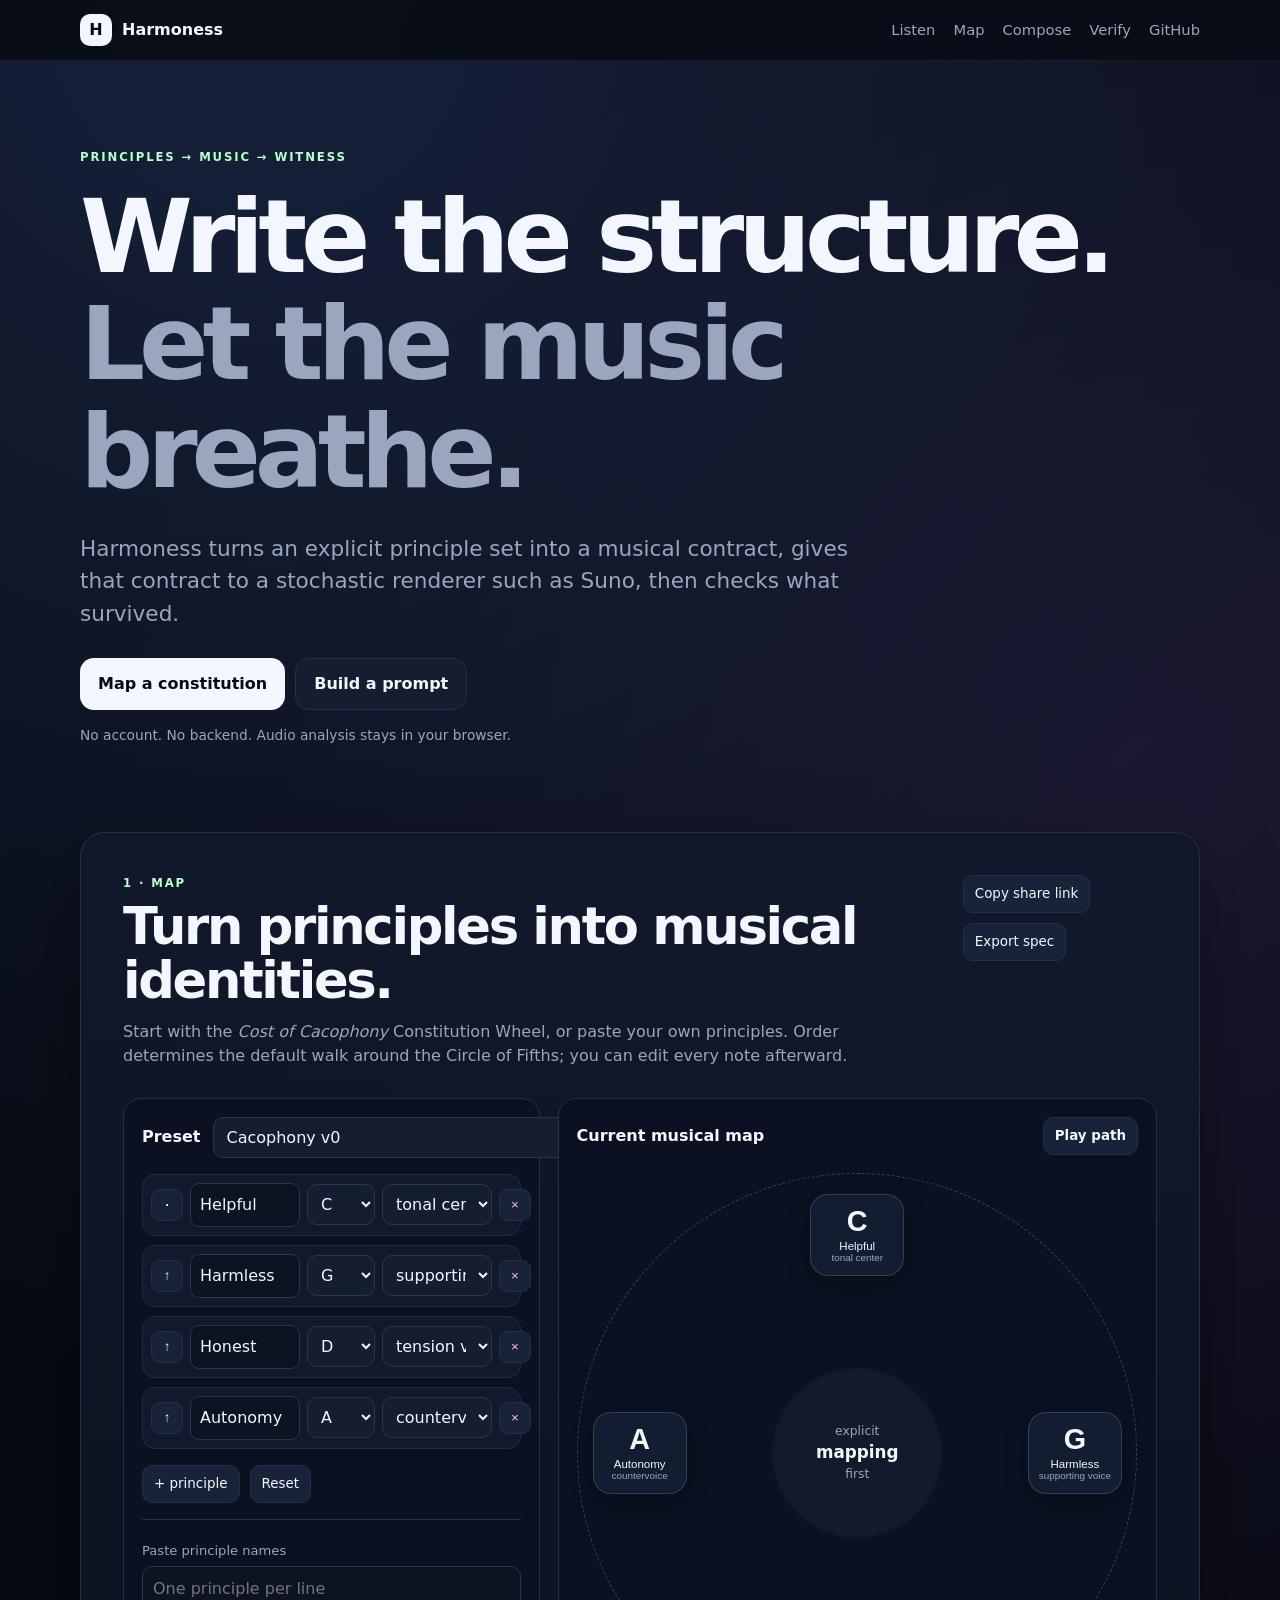
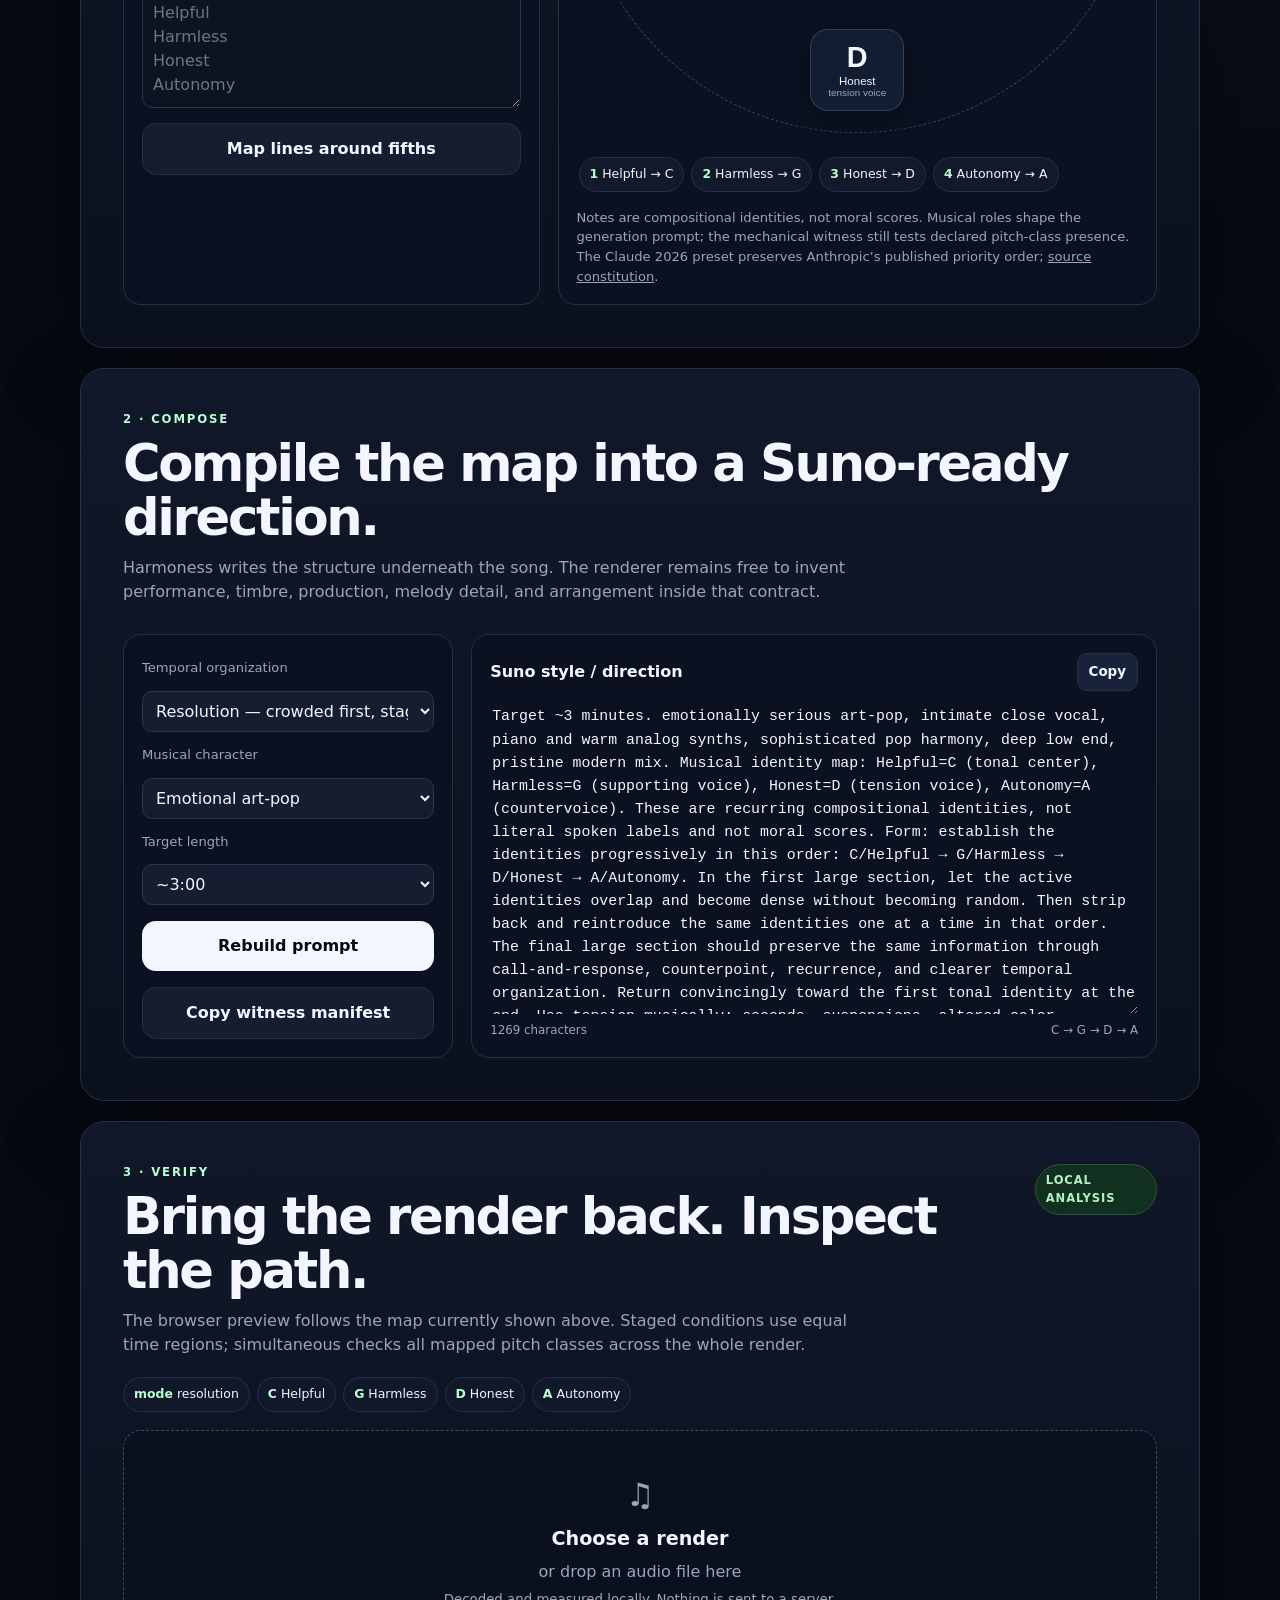
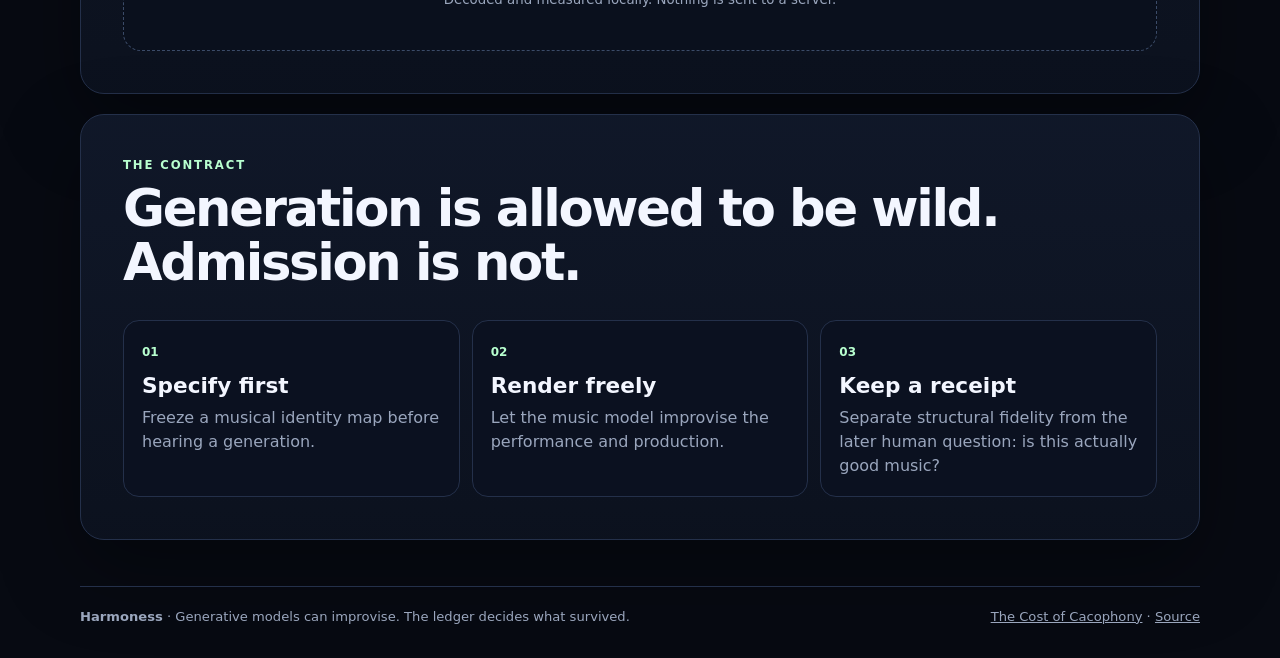
==== site/experiment.html @ c5e323bc "Build listener-first take comparison and audio inspection workbench" ====
<!doctype html>
<html lang="en">
<head>
  <meta charset="utf-8">
  <meta name="viewport" content="width=device-width,initial-scale=1,viewport-fit=cover">
  <meta name="theme-color" content="#070a12">
  <meta name="description" content="Harmoness maps explicit principle structures into music prompts and deterministic audio witnesses.">
  <title>Harmoness — constitution to music</title>
  <link rel="icon" href="./icon.svg" type="image/svg+xml">
  <link rel="manifest" href="./manifest.webmanifest">
  <link rel="stylesheet" href="./styles.css">
</head>
<body>
  <header class="topbar">
    <a class="brand" href="#top" aria-label="Harmoness home">
      <span class="brand-mark">H</span><span>Harmoness</span>
    </a>
    <nav>
      <a href="./">Listen</a>
      <a href="#workbench">Map</a>
      <a href="#compose">Compose</a>
      <a href="#verify">Verify</a>
      <a href="https://github.com/PaulTiffany/harmoness">GitHub</a>
    </nav>
  </header>

  <main id="top">
    <section class="hero">
      <div class="eyebrow">PRINCIPLES → MUSIC → WITNESS</div>
      <h1>Write the structure.<br><em>Let the music breathe.</em></h1>
      <p class="lede">Harmoness turns an explicit principle set into a musical contract, gives that contract to a stochastic renderer such as Suno, then checks what survived.</p>
      <div class="hero-actions">
        <a class="button primary" href="#workbench">Map a constitution</a>
        <a class="button ghost" href="#compose">Build a prompt</a>
      </div>
      <p class="privacy">No account. No backend. Audio analysis stays in your browser.</p>
    </section>

    <section id="workbench" class="panel">
      <div class="section-heading">
        <div>
          <div class="eyebrow">1 · MAP</div>
          <h2>Turn principles into musical identities.</h2>
          <p class="section-copy">Start with the <i>Cost of Cacophony</i> Constitution Wheel, or paste your own principles. Order determines the default walk around the Circle of Fifths; you can edit every note afterward.</p>
        </div>
        <div class="heading-actions">
          <button class="small-button" id="share-map" type="button">Copy share link</button>
          <button class="small-button" id="export-spec" type="button">Export spec</button>
        </div>
      </div>

      <div class="workbench-grid">
        <div class="editor-card">
          <div class="editor-toolbar">
            <label for="preset">Preset</label>
            <select id="preset">
              <option value="cacophony" selected>Cacophony v0</option>
              <option value="claude2026">Claude Constitution 2026 — priority order</option>
              <option value="blank">Blank four-principle map</option>
            </select>
          </div>

          <div id="principle-editor" class="principle-editor" aria-live="polite"></div>

          <div class="editor-buttons">
            <button class="small-button" id="add-principle" type="button">+ principle</button>
            <button class="small-button" id="reset-map" type="button">Reset</button>
          </div>

          <div class="paste-box">
            <label for="principle-lines">Paste principle names</label>
            <textarea id="principle-lines" rows="5" placeholder="One principle per line&#10;Helpful&#10;Harmless&#10;Honest&#10;Autonomy"></textarea>
            <button class="button ghost full" id="apply-lines" type="button">Map lines around fifths</button>
          </div>
        </div>

        <div class="map-card">
          <div class="map-toolbar">
            <span>Current musical map</span>
            <button id="play-current-map" class="small-button" type="button">Play path</button>
          </div>
          <div id="dynamic-wheel" class="dynamic-wheel" role="group" aria-label="Current musical map">
            <div class="wheel-center"><span>explicit</span><strong>mapping</strong><span>first</span></div>
          </div>
          <div id="mapping-strip" class="mapping-strip"></div>
          <p class="caption">Notes are compositional identities, not moral scores. Musical roles shape the generation prompt; the mechanical witness still tests declared pitch-class presence. The Claude 2026 preset preserves Anthropic’s published priority order; <a href="https://www.anthropic.com/constitution">source constitution</a>.</p>
        </div>
      </div>
    </section>

    <section id="compose" class="panel">
      <div class="section-heading">
        <div>
          <div class="eyebrow">2 · COMPOSE</div>
          <h2>Compile the map into a Suno-ready direction.</h2>
          <p class="section-copy">Harmoness writes the structure underneath the song. The renderer remains free to invent performance, timbre, production, melody detail, and arrangement inside that contract.</p>
        </div>
      </div>

      <div class="compose-grid">
        <div class="controls">
          <label for="condition">Temporal organization</label>
          <select id="condition">
            <option value="resolution" selected>Resolution — crowded first, staged later</option>
            <option value="staged">Staged — one identity at a time</option>
            <option value="simultaneous">Simultaneous — identities together</option>
            <option value="reverse">Reverse-order control</option>
          </select>

          <label for="mood">Musical character</label>
          <select id="mood">
            <option value="artpop" selected>Emotional art-pop</option>
            <option value="ambient">Environmental / ambient</option>
            <option value="synthpop">Cinematic synth-pop</option>
            <option value="vocal">A cappella / vocal counterpoint</option>
            <option value="tape">Tape-loop solo artist</option>
          </select>

          <label for="duration">Target length</label>
          <select id="duration">
            <option value="150">~2:30</option>
            <option value="180" selected>~3:00</option>
            <option value="210">~3:30</option>
          </select>

          <button id="generate-prompt" class="button primary full" type="button">Rebuild prompt</button>
          <button id="copy-manifest" class="button ghost full" type="button">Copy witness manifest</button>
        </div>

        <div class="prompt-card">
          <div class="prompt-toolbar">
            <span>Suno style / direction</span>
            <button id="copy-prompt" class="small-button" type="button">Copy</button>
          </div>
          <textarea id="prompt-output" spellcheck="false" aria-label="Generated Suno prompt"></textarea>
          <div class="prompt-foot">
            <span id="prompt-count">0 characters</span>
            <span id="prompt-path">—</span>
          </div>
        </div>
      </div>
    </section>

    <section id="verify" class="panel">
      <div class="section-heading">
        <div>
          <div class="eyebrow">3 · VERIFY</div>
          <h2>Bring the render back. Inspect the path.</h2>
          <p class="section-copy">The browser preview follows the map currently shown above. Staged conditions use equal time regions; simultaneous checks all mapped pitch classes across the whole render.</p>
        </div>
        <span class="local-badge">LOCAL ANALYSIS</span>
      </div>

      <div class="verify-contract" id="verify-contract"></div>

      <label class="dropzone" id="dropzone" for="audio-file">
        <input id="audio-file" type="file" accept="audio/*">
        <span class="drop-icon">♫</span>
        <strong>Choose a render</strong>
        <span>or drop an audio file here</span>
        <small>Decoded and measured locally. Nothing is sent to a server.</small>
      </label>

      <div id="analysis" class="analysis hidden" aria-live="polite">
        <div class="verdict-row">
          <div>
            <div class="eyebrow">BROWSER WITNESS PREVIEW</div>
            <h3 id="verdict-title">Analyzing…</h3>
            <p id="file-meta"></p>
          </div>
          <div id="verdict-chip" class="verdict pending">…</div>
        </div>

        <div class="metrics">
          <div class="metric"><span>Duration</span><strong id="duration-value">—</strong></div>
          <div class="metric"><span>Silence</span><strong id="silence-value">—</strong></div>
          <div class="metric"><span>Expected path</span><strong id="path-value">—</strong></div>
        </div>

        <div class="section-results" id="section-results"></div>

        <div class="receipt-actions">
          <button id="download-receipt" class="button ghost" type="button" disabled>Download browser receipt</button>
          <a class="button ghost" href="https://github.com/PaulTiffany/harmoness/tree/main/experiments/001-constitution-wheel">Experiment protocol</a>
        </div>

        <p class="caveat">This Pages check is a deterministic public preview, not an aesthetic score. Repository CI remains the canonical v0 witness for committed PCM WAV artifacts.</p>
      </div>
    </section>

    <section class="panel explanation">
      <div class="section-heading">
        <div>
          <div class="eyebrow">THE CONTRACT</div>
          <h2>Generation is allowed to be wild. Admission is not.</h2>
        </div>
      </div>
      <div class="three-up">
        <article><span>01</span><h3>Specify first</h3><p>Freeze a musical identity map before hearing a generation.</p></article>
        <article><span>02</span><h3>Render freely</h3><p>Let the music model improvise the performance and production.</p></article>
        <article><span>03</span><h3>Keep a receipt</h3><p>Separate structural fidelity from the later human question: is this actually good music?</p></article>
      </div>
    </section>
  </main>

  <footer>
    <div><strong>Harmoness</strong> · Generative models can improvise. The ledger decides what survived.</div>
    <div><a href="https://github.com/PaulTiffany/cost">The Cost of Cacophony</a> · <a href="https://github.com/PaulTiffany/harmoness">Source</a></div>
  </footer>

  <div id="toast" class="toast" role="status" aria-live="polite"></div>
  <script src="./app.js"></script>
</body>
</html>
---- site/styles.css ----
:root{
  --bg:#070a12;--panel:#0d1220;--text:#f3f6ff;--muted:#9aa6bd;--line:#24304a;
  --accent:#b8ffcf;--hot:#ffcf70;--danger:#ff8e9e;--ok:#aef3c2;--radius:24px;
  --shadow:0 28px 80px rgba(0,0,0,.35)
}
*{box-sizing:border-box}html{scroll-behavior:smooth}body{margin:0;background:
radial-gradient(circle at 20% 0%,#16213a 0,transparent 35%),
radial-gradient(circle at 90% 20%,#1b1730 0,transparent 32%),var(--bg);
color:var(--text);font-family:Inter,ui-sans-serif,system-ui,-apple-system,BlinkMacSystemFont,"Segoe UI",sans-serif;line-height:1.5}
a{color:inherit}.topbar{position:sticky;top:0;z-index:20;display:flex;justify-content:space-between;align-items:center;padding:14px max(20px,calc((100vw - 1120px)/2));background:rgba(7,10,18,.8);backdrop-filter:blur(18px);border-bottom:1px solid rgba(255,255,255,.06)}
.brand{display:flex;gap:10px;align-items:center;text-decoration:none;font-weight:780}.brand-mark{display:grid;place-items:center;width:32px;height:32px;border-radius:10px;background:var(--text);color:var(--bg);font-weight:900}
nav{display:flex;gap:18px}nav a{text-decoration:none;color:var(--muted);font-size:.92rem}nav a:hover{color:var(--text)}
main{width:min(1120px,calc(100% - 32px));margin:auto}.hero{padding:88px 0 52px}.eyebrow{font-size:.73rem;letter-spacing:.16em;font-weight:800;color:var(--accent);text-transform:uppercase}
h1,h2,h3{line-height:1.05;margin:0}h1{font-size:clamp(3rem,8vw,6.8rem);max-width:1050px;letter-spacing:-.06em;margin-top:16px}h1 em{font-style:normal;color:var(--muted)}
h2{font-size:clamp(2rem,4vw,3.5rem);letter-spacing:-.045em}.lede{font-size:clamp(1.05rem,2vw,1.35rem);max-width:800px;color:var(--muted);margin:28px 0}.section-copy{color:var(--muted);max-width:760px;margin:12px 0 0}
.hero-actions,.heading-actions,.editor-buttons,.receipt-actions{display:flex;gap:10px;flex-wrap:wrap}.privacy{color:var(--muted);font-size:.86rem;margin-top:15px}
.button,.small-button{border:0;font:inherit;cursor:pointer;text-decoration:none;display:inline-flex;align-items:center;justify-content:center;transition:.15s}.button{padding:13px 18px;border-radius:14px;font-weight:760}.button.primary{background:var(--text);color:var(--bg)}.button.ghost{background:#151d30;color:var(--text);border:1px solid var(--line)}.button.full{width:100%;margin-top:8px}
.small-button{background:#182238;color:var(--text);padding:8px 11px;border-radius:10px;font-size:.84rem;border:1px solid var(--line)}.button:hover,.small-button:hover{transform:translateY(-1px)}
.panel{background:linear-gradient(180deg,rgba(17,25,43,.9),rgba(12,18,31,.94));border:1px solid var(--line);border-radius:var(--radius);box-shadow:var(--shadow);padding:clamp(22px,4vw,42px);margin:20px 0}.section-heading{display:flex;justify-content:space-between;gap:20px;align-items:flex-start;margin-bottom:30px}.section-heading h2{margin-top:8px}
.workbench-grid{display:grid;grid-template-columns:minmax(300px,.82fr) minmax(0,1.18fr);gap:18px}.editor-card,.map-card,.controls,.prompt-card{background:#0b1120;border:1px solid var(--line);border-radius:18px;padding:18px}
.editor-toolbar,.map-toolbar,.prompt-toolbar,.prompt-foot{display:flex;justify-content:space-between;gap:12px;align-items:center}.editor-toolbar label,.map-toolbar,.prompt-toolbar{font-weight:760}.editor-toolbar select,.controls select,.row-note,.row-role{background:#151e31;color:var(--text);border:1px solid #293650;border-radius:10px;padding:9px;font:inherit}
.principle-editor{display:flex;flex-direction:column;gap:9px;margin:16px 0}.principle-row{display:grid;grid-template-columns:32px minmax(110px,1fr) 68px minmax(110px,.8fr) 32px;gap:7px;align-items:center;background:#11192a;border:1px solid #202c43;border-radius:13px;padding:8px}.principle-row input{min-width:0;background:#0c1321;color:var(--text);border:1px solid #293650;border-radius:9px;padding:9px;font:inherit}.row-order,.row-remove{width:32px;height:32px;border-radius:9px;border:1px solid var(--line);background:#182238;color:var(--text);cursor:pointer}.row-order{font-weight:900}.row-remove{color:#ffc2cb}.row-role{min-width:0}
.paste-box{border-top:1px solid var(--line);margin-top:16px;padding-top:16px}.paste-box label,.controls label{display:block;font-size:.82rem;color:var(--muted);margin:5px 0}.paste-box textarea{width:100%;resize:vertical;background:#0c1321;color:var(--text);border:1px solid #293650;border-radius:10px;padding:10px;font:inherit}
.dynamic-wheel{position:relative;width:min(560px,100%);aspect-ratio:1;margin:18px auto;border:1px dashed #354461;border-radius:50%;background:radial-gradient(circle,#121a2c 0 21%,transparent 22% 100%)}.wheel-center{position:absolute;inset:37%;display:flex;flex-direction:column;align-items:center;justify-content:center;text-align:center;color:var(--muted);font-size:.77rem}.wheel-center strong{font-size:1.05rem;color:var(--text)}
.wheel-node{position:absolute;width:94px;min-height:82px;transform:translate(-50%,-50%);border:1px solid rgba(255,255,255,.15);background:#131d31;color:var(--text);border-radius:18px;display:flex;flex-direction:column;justify-content:center;align-items:center;cursor:pointer;box-shadow:0 8px 24px rgba(0,0,0,.24)}.wheel-node:hover{border-color:var(--accent)}.wheel-node strong{font-size:1.8rem;line-height:1}.wheel-node span{font-size:.72rem;max-width:80px;white-space:nowrap;overflow:hidden;text-overflow:ellipsis;margin-top:4px}.wheel-node small{color:var(--muted);font-size:.62rem}
.mapping-strip{display:flex;gap:7px;overflow-x:auto;padding:6px 2px 2px}.map-pill{flex:0 0 auto;border:1px solid var(--line);border-radius:999px;padding:7px 10px;background:#11192a;font-size:.78rem}.map-pill b{color:var(--accent)}.caption{color:var(--muted);font-size:.82rem;margin:14px 0 0}
.compose-grid{display:grid;grid-template-columns:minmax(240px,.65fr) minmax(0,1.35fr);gap:18px}.controls{display:flex;flex-direction:column;gap:8px}.prompt-card{display:flex;flex-direction:column;min-height:370px}.prompt-card textarea{flex:1;width:100%;resize:vertical;min-height:275px;background:transparent;color:var(--text);border:0;outline:0;margin-top:12px;font:500 .93rem/1.55 ui-monospace,SFMono-Regular,Menlo,monospace}.prompt-foot{color:var(--muted);font-size:.74rem;margin-top:8px}
.local-badge{font-size:.72rem;font-weight:850;letter-spacing:.08em;padding:7px 10px;border-radius:999px;background:#123020;color:var(--ok);border:1px solid #24583b}.verify-contract{display:flex;flex-wrap:wrap;gap:7px;margin:-10px 0 18px}.contract-pill{border:1px solid var(--line);background:#101829;border-radius:999px;padding:7px 10px;font-size:.78rem}.contract-pill b{color:var(--accent)}
.dropzone{border:1.5px dashed #3b4b68;border-radius:18px;padding:40px 20px;text-align:center;display:flex;flex-direction:column;align-items:center;gap:6px;cursor:pointer;background:#0a101d}.dropzone:hover{border-color:var(--accent);background:#0d1624}.dropzone input{display:none}.drop-icon{font-size:2rem}.dropzone span,.dropzone small{color:var(--muted)}.dropzone strong{font-size:1.2rem}
.hidden{display:none}.analysis{margin-top:24px}.verdict-row{display:flex;justify-content:space-between;gap:16px;align-items:center}.verdict-row h3{font-size:2rem;margin-top:7px}.verdict-row p{color:var(--muted);margin-bottom:0}.verdict{min-width:88px;text-align:center;padding:14px 16px;border-radius:14px;font-weight:900;letter-spacing:.06em}.verdict.pending{background:#252b39}.verdict.pass{background:#143923;color:var(--ok)}.verdict.fail{background:#40202a;color:#ffc3cc}
.metrics{display:grid;grid-template-columns:repeat(3,1fr);gap:10px;margin:24px 0}.metric{background:#0b1120;border:1px solid var(--line);border-radius:14px;padding:14px}.metric span{display:block;color:var(--muted);font-size:.75rem}.metric strong{display:block;margin-top:4px;font-size:1.05rem}
.section-results{display:grid;grid-template-columns:repeat(auto-fit,minmax(145px,1fr));gap:10px}.section-card{border:1px solid var(--line);background:#0b1120;border-radius:14px;padding:14px}.section-card.pass{border-color:#2d6a45}.section-card.fail{border-color:#74404a}.section-card .big-note{font-size:2rem;font-weight:900}.section-card .pct{font-size:1.15rem;font-weight:800}.section-card small{color:var(--muted)}.energy-bar{height:6px;background:#202b40;border-radius:10px;overflow:hidden;margin:10px 0}.energy-bar span{display:block;height:100%;background:var(--accent);border-radius:10px}
.caveat{color:var(--muted);font-size:.82rem;max-width:800px}.three-up{display:grid;grid-template-columns:repeat(3,1fr);gap:12px}.three-up article{background:#0b1120;border:1px solid var(--line);border-radius:16px;padding:18px}.three-up article>span{color:var(--accent);font-size:.75rem;font-weight:900}.three-up h3{font-size:1.35rem;margin:12px 0 8px}.three-up p{color:var(--muted);margin:0}
footer{width:min(1120px,calc(100% - 32px));margin:46px auto 32px;padding-top:20px;border-top:1px solid var(--line);display:flex;justify-content:space-between;gap:16px;color:var(--muted);font-size:.82rem}.toast{position:fixed;left:50%;bottom:24px;transform:translate(-50%,20px);opacity:0;pointer-events:none;background:#eef5ff;color:#090d16;padding:10px 14px;border-radius:12px;font-weight:750;box-shadow:0 12px 34px rgba(0,0,0,.35);transition:.2s;z-index:50}.toast.show{opacity:1;transform:translate(-50%,0)}
@media(max-width:820px){.workbench-grid,.compose-grid{grid-template-columns:1fr}.section-heading{flex-direction:column}.dynamic-wheel{width:min(520px,82vw)}.three-up{grid-template-columns:1fr}.metrics{grid-template-columns:1fr}.prompt-foot{align-items:flex-start;flex-direction:column}footer{flex-direction:column}}
@media(max-width:620px){.topbar nav a:not(:last-child){display:none}.hero{padding-top:58px}.principle-row{grid-template-columns:30px minmax(100px,1fr) 64px 30px}.row-role{grid-column:2/4}.dynamic-wheel{width:80vw}.wheel-node{width:76px;min-height:70px;border-radius:15px}.wheel-node strong{font-size:1.45rem}.wheel-node small{display:none}.verdict-row{align-items:flex-start}.verdict-row h3{font-size:1.55rem}}
@media(max-width:430px){main{width:min(100% - 20px,1120px)}.panel{padding:20px 14px;border-radius:20px}h1{font-size:3.1rem}.dynamic-wheel{width:76vw}.wheel-node{width:68px;min-height:62px}.wheel-node span{font-size:.65rem;max-width:58px}.heading-actions{width:100%}.heading-actions .small-button{flex:1}}
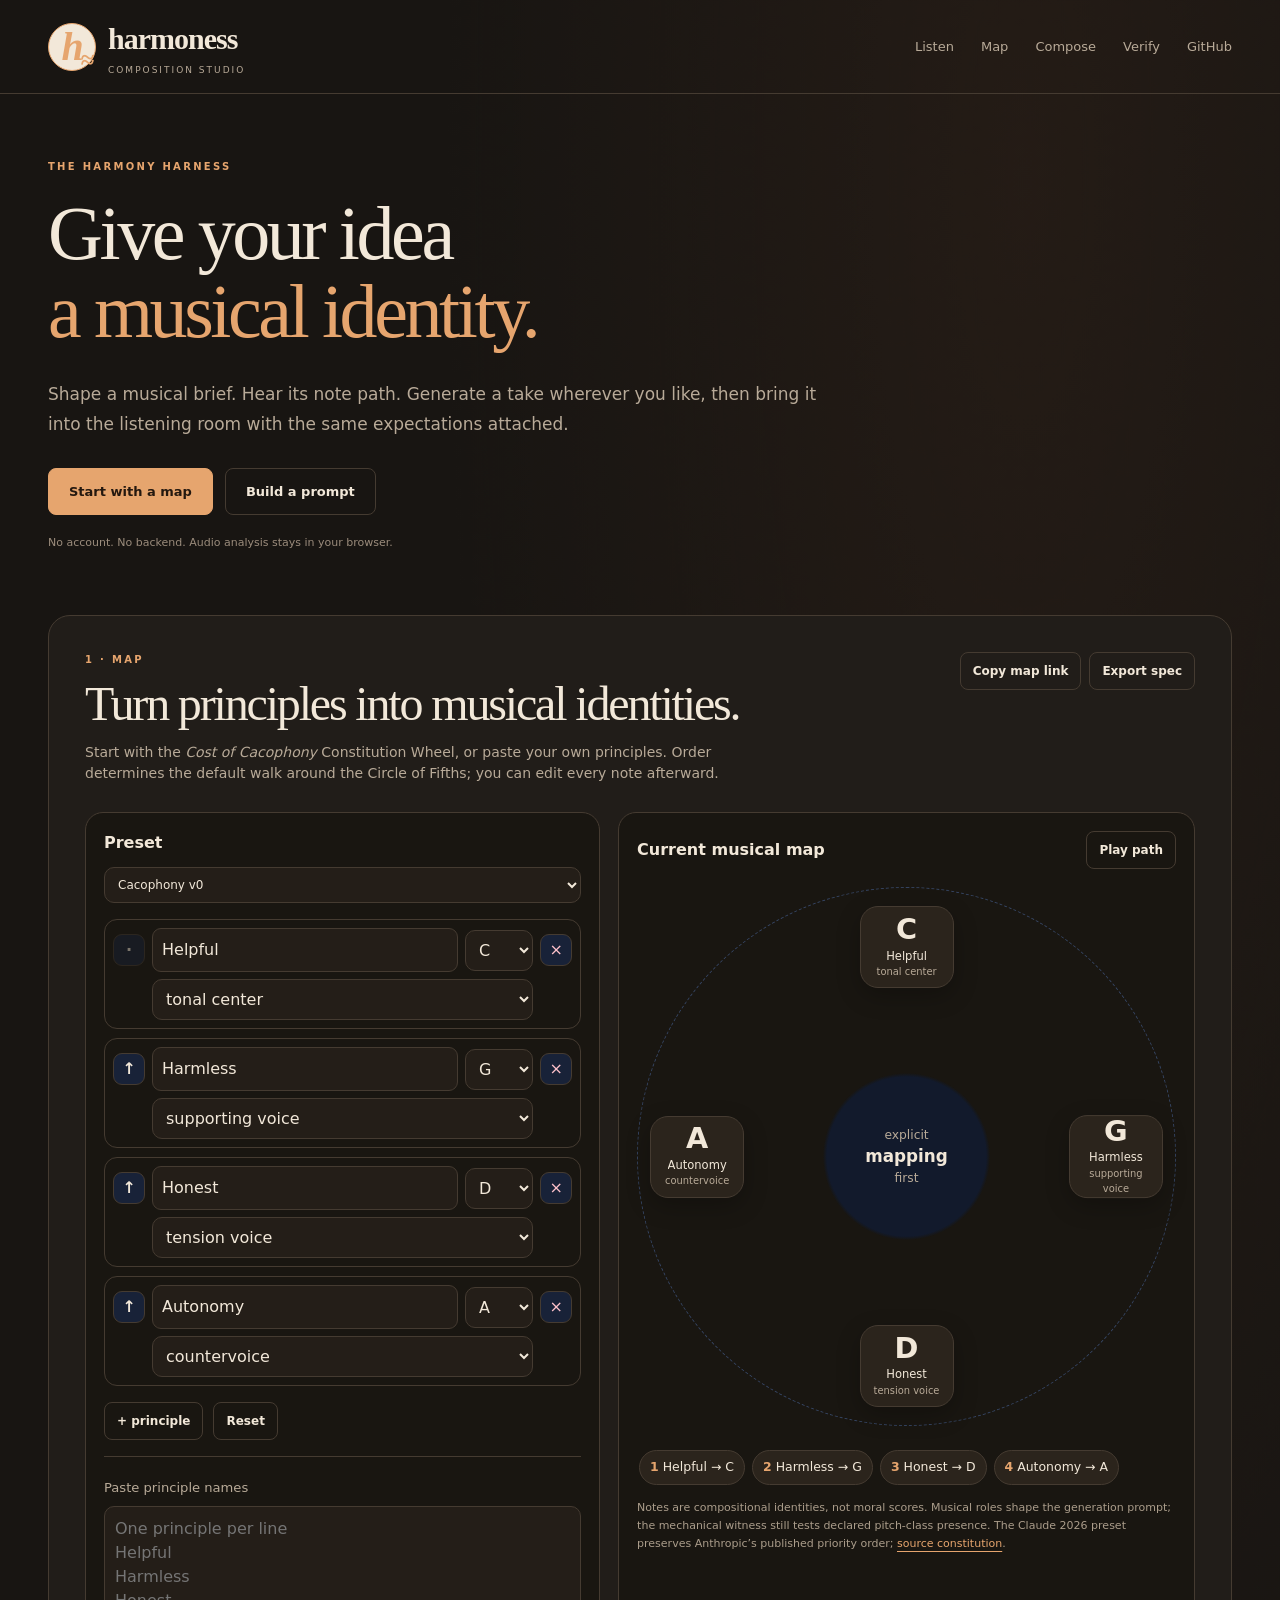
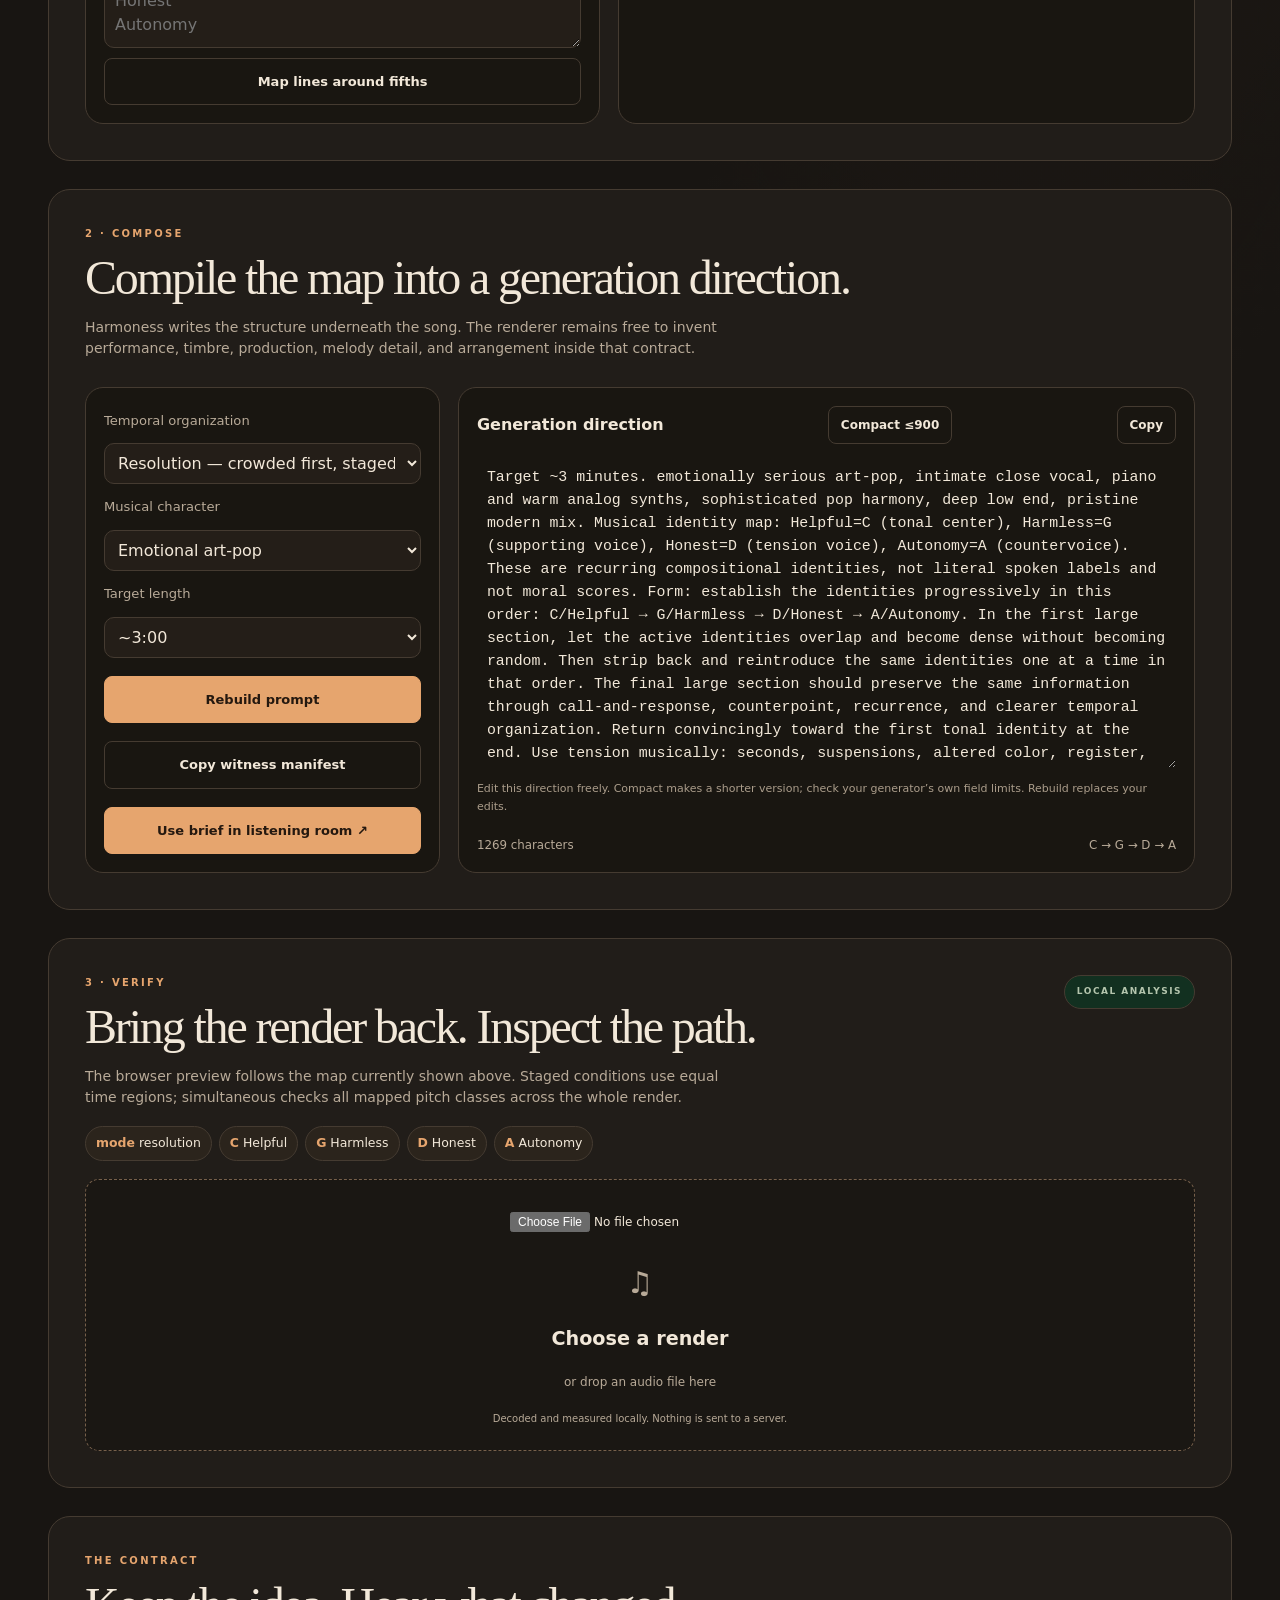
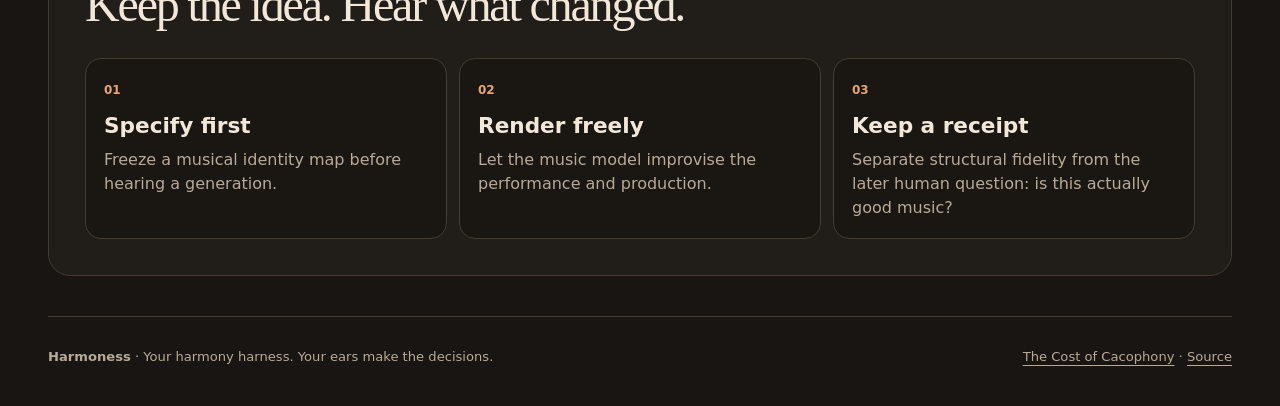
==== commit 329fd4c3: "Productize Harmoness with branded listening and composition workflows" ====
--- a/site/experiment.html
+++ b/site/experiment.html
@@ -5,15 +5,17 @@
   <meta name="viewport" content="width=device-width,initial-scale=1,viewport-fit=cover">
   <meta name="theme-color" content="#070a12">
   <meta name="description" content="Harmoness maps explicit principle structures into music prompts and deterministic audio witnesses.">
-  <title>Harmoness — constitution to music</title>
+  <title>Composition studio — Harmoness</title>
   <link rel="icon" href="./icon.svg" type="image/svg+xml">
   <link rel="manifest" href="./manifest.webmanifest">
   <link rel="stylesheet" href="./styles.css">
+  <link rel="stylesheet" href="./product.css">
+  <link rel="stylesheet" href="./compose.css">
 </head>
 <body>
   <header class="topbar">
     <a class="brand" href="#top" aria-label="Harmoness home">
-      <span class="brand-mark">H</span><span>Harmoness</span>
+      <span class="brand-mark">h<span>≈</span></span><span>harmoness<small>COMPOSITION STUDIO</small></span>
     </a>
     <nav>
       <a href="./">Listen</a>
@@ -25,12 +27,12 @@
   </header>
 
   <main id="top">
-    <section class="hero">
-      <div class="eyebrow">PRINCIPLES → MUSIC → WITNESS</div>
-      <h1>Write the structure.<br><em>Let the music breathe.</em></h1>
-      <p class="lede">Harmoness turns an explicit principle set into a musical contract, gives that contract to a stochastic renderer such as Suno, then checks what survived.</p>
+    <section class="compose-intro">
+      <div class="eyebrow">THE HARMONY HARNESS</div>
+      <h1>Give your idea<br><em>a musical identity.</em></h1>
+      <p class="lede">Shape a musical brief. Hear its note path. Generate a take wherever you like, then bring it into the listening room with the same expectations attached.</p>
       <div class="hero-actions">
-        <a class="button primary" href="#workbench">Map a constitution</a>
+        <a class="button primary" href="#workbench">Start with a map</a>
         <a class="button ghost" href="#compose">Build a prompt</a>
       </div>
       <p class="privacy">No account. No backend. Audio analysis stays in your browser.</p>
@@ -44,7 +46,7 @@
           <p class="section-copy">Start with the <i>Cost of Cacophony</i> Constitution Wheel, or paste your own principles. Order determines the default walk around the Circle of Fifths; you can edit every note afterward.</p>
         </div>
         <div class="heading-actions">
-          <button class="small-button" id="share-map" type="button">Copy share link</button>
+          <button class="small-button" id="share-map" type="button">Copy map link</button>
           <button class="small-button" id="export-spec" type="button">Export spec</button>
         </div>
       </div>
@@ -92,7 +94,7 @@
       <div class="section-heading">
         <div>
           <div class="eyebrow">2 · COMPOSE</div>
-          <h2>Compile the map into a Suno-ready direction.</h2>
+          <h2>Compile the map into a generation direction.</h2>
           <p class="section-copy">Harmoness writes the structure underneath the song. The renderer remains free to invent performance, timbre, production, melody detail, and arrangement inside that contract.</p>
         </div>
       </div>
@@ -125,14 +127,17 @@
 
           <button id="generate-prompt" class="button primary full" type="button">Rebuild prompt</button>
           <button id="copy-manifest" class="button ghost full" type="button">Copy witness manifest</button>
+          <button id="send-brief" class="button primary full" type="button">Use brief in listening room ↗</button>
         </div>
 
         <div class="prompt-card">
           <div class="prompt-toolbar">
-            <span>Suno style / direction</span>
+            <span>Generation direction</span>
+            <button id="compact-prompt" class="small-button" type="button">Compact ≤900</button>
             <button id="copy-prompt" class="small-button" type="button">Copy</button>
           </div>
           <textarea id="prompt-output" spellcheck="false" aria-label="Generated Suno prompt"></textarea>
+          <p class="caption">Edit this direction freely. Compact makes a shorter version; check your generator’s own field limits. Rebuild replaces your edits.</p>
           <div class="prompt-foot">
             <span id="prompt-count">0 characters</span>
             <span id="prompt-path">—</span>
@@ -192,7 +197,7 @@
       <div class="section-heading">
         <div>
           <div class="eyebrow">THE CONTRACT</div>
-          <h2>Generation is allowed to be wild. Admission is not.</h2>
+          <h2>Keep the idea. Hear what changed.</h2>
         </div>
       </div>
       <div class="three-up">
@@ -204,11 +209,12 @@
   </main>
 
   <footer>
-    <div><strong>Harmoness</strong> · Generative models can improvise. The ledger decides what survived.</div>
+    <div><strong>Harmoness</strong> · Your harmony harness. Your ears make the decisions.</div>
     <div><a href="https://github.com/PaulTiffany/cost">The Cost of Cacophony</a> · <a href="https://github.com/PaulTiffany/harmoness">Source</a></div>
   </footer>
 
   <div id="toast" class="toast" role="status" aria-live="polite"></div>
   <script src="./app.js"></script>
+  <script src="./compose-product.js"></script>
 </body>
 </html>
--- a/site/product.css
+++ b/site/product.css
@@ -0,0 +1,7 @@
+:root{--bg:#181512;--panel:#211d19;--ink:#f2e8d9;--muted:#b8aa98;--line:#453b31;--copper:#e6a56e;--sage:#b4c5ad;--radius:22px;color-scheme:dark;font-family:Inter,ui-sans-serif,system-ui,-apple-system,BlinkMacSystemFont,'Segoe UI',sans-serif;color:var(--ink);background:var(--bg);line-height:1.55}*{box-sizing:border-box}html{scroll-behavior:smooth;scroll-padding-top:110px}body{margin:0;background:radial-gradient(ellipse at 80% 5%,#36251b66,transparent 40%),var(--bg)}a{color:inherit;text-underline-offset:4px}button,input,select,textarea{font:inherit}button,a,input,summary{touch-action:manipulation}button{cursor:pointer}button:disabled{opacity:.45;cursor:not-allowed}input,textarea,select{background:#171410;color:var(--ink);border:1px solid var(--line);border-radius:9px;padding:10px;max-width:100%}input[type=checkbox]{accent-color:var(--copper);width:17px;height:17px}input[type=range]{accent-color:var(--copper);padding:0;border:0}textarea{width:100%;resize:vertical;display:block;margin-top:8px}h1,h2,h3,p,figure{margin:0}h1,h2{font-family:Georgia,'Times New Roman',serif;font-weight:400;letter-spacing:-.045em;line-height:1.03}h3{line-height:1.25}p{color:var(--muted)}button:focus-visible,a:focus-visible,input:focus-visible,summary:focus-visible,textarea:focus-visible,select:focus-visible{outline:2px solid var(--copper);outline-offset:4px}.skip-link{position:fixed;top:-100px;left:15px;z-index:100;background:var(--ink);color:var(--bg);padding:12px}.skip-link:focus{top:10px}.topbar{height:94px;max-width:1440px;margin:auto;padding:0 48px;display:flex;align-items:center;justify-content:space-between;gap:28px;border-bottom:1px solid var(--line)}.brand{display:flex;align-items:center;gap:12px;text-decoration:none;font-family:Georgia,serif;font-size:30px;font-weight:bold;letter-spacing:-1px}.brand small{display:block;font:9px/1.5 ui-sans-serif,system-ui;letter-spacing:2px;color:var(--muted);margin-top:3px}.brand-mark{font-family:Georgia,serif;font-size:40px;font-style:italic;position:relative;border:1px solid var(--copper);border-radius:50%;width:48px;height:48px;line-height:42px;text-align:center;color:var(--copper)}.brand-mark span{position:absolute;bottom:-11px;right:2px;font-size:25px}.topbar nav{display:flex;gap:27px}.topbar nav a,.source-link{font-size:13px;color:var(--muted);text-decoration:none}.topbar a:hover{color:var(--copper)}.source-link{border:1px solid var(--line);padding:9px 14px;border-radius:30px}main{max-width:1280px;width:calc(100% - 96px);margin:auto}.hero{display:grid;grid-template-columns:1.15fr 1fr;min-height:650px;align-items:center;position:relative;isolation:isolate}.hero-copy{position:relative;z-index:2;padding:50px 0}.eyebrow{font-size:10px;letter-spacing:2.3px;color:var(--copper);font-weight:700;display:flex;align-items:center;gap:9px}.live-dot{display:inline-block;width:6px;height:6px;border-radius:50%;background:var(--sage);box-shadow:0 0 10px #b4c5ad33}.hero h1{font-size:clamp(58px,6.6vw,92px);margin:28px 0}.hero h1 em{font-weight:400;color:var(--copper)}.lede{font-size:17px;line-height:1.8;max-width:450px}.hero-actions{display:flex;flex-wrap:wrap;gap:12px;margin-top:29px}.button,.small-button{display:inline-flex;align-items:center;justify-content:center;gap:18px;border-radius:8px;text-decoration:none;border:1px solid var(--line);padding:13px 20px;font-size:13px;font-weight:600;transition:background .15s,transform .15s}.button:hover,.small-button:hover{transform:translateY(-1px);background:#3b3027}.button.primary{background:var(--copper);border-color:var(--copper);color:#24180f}.button.primary:hover{background:#f1b982}.button.ghost,.small-button{background:transparent;color:var(--ink)}.small-button{font-size:12px;padding:9px 12px;gap:8px}.privacy{font-size:11px;margin-top:20px;color:#9b8c7c}.hero-art{position:relative;height:640px;display:flex;align-items:center;justify-content:center;min-width:0}.hero-art img{height:100%;width:100%;object-fit:contain;position:relative;z-index:1;mask-image:linear-gradient(black 86%,transparent 100%)}.hero-art figcaption{position:absolute;right:-8px;bottom:28px;z-index:3;transform:rotate(-4deg);background:#e7d8be;color:#2b2017;padding:15px 22px;box-shadow:0 6px 24px #0005;border-radius:2px}.hero-art figcaption span{font-size:8px;letter-spacing:1.5px;display:block}.hero-art figcaption strong{font:italic 19px Georgia,serif;display:block;margin-top:3px}.orbit{position:absolute;border:1px solid #70503b44;border-radius:50%;inset:60px 0}.orbit-two{inset:35px -22px;transform:rotate(-25deg)}.feature-ribbon{display:flex;justify-content:space-between;gap:20px;border-block:1px solid var(--line);padding:20px 4px;font-size:10px;letter-spacing:1.8px;color:var(--muted);margin:12px 0 50px}.panel{background:var(--panel);border:1px solid var(--line);border-radius:var(--radius);padding:36px;margin:28px 0}.section-heading{display:flex;gap:24px;justify-content:space-between;align-items:flex-start;margin-bottom:28px}.section-heading h2{font-size:48px;margin-top:12px}.section-copy{font-size:14px;margin-top:14px;max-width:640px}.local-badge{display:inline-flex;align-items:center;gap:8px;font-size:9px;letter-spacing:1.5px;border:1px solid var(--line);padding:9px 12px;border-radius:30px;white-space:nowrap;color:var(--sage)}.session-bar{display:flex;justify-content:space-between;align-items:flex-end;gap:15px;margin-bottom:20px}.session-bar>label{font-size:11px;color:var(--muted);flex:1;max-width:400px}.session-bar input{display:block;width:100%;margin-top:6px}.heading-actions{display:flex;gap:8px;flex-wrap:wrap}.dropzone{display:flex;align-items:center;gap:20px;flex-wrap:wrap;border:1px dashed #77604b;border-radius:14px;padding:24px;background:#1a1713}.dropzone.dragging{border-color:var(--copper);background:#32251b}.drop-icon{font-size:30px;color:var(--copper);font-weight:200}.dropzone label{font:22px Georgia,serif;display:block;cursor:pointer}.dropzone span:not(.drop-icon){display:block;font-size:12px;color:var(--muted)}.dropzone input{font-size:12px;flex:1;min-width:200px;padding:8px;max-width:100%;background:none;border:0}.dropzone small{flex-basis:100%;font-size:10px;color:var(--muted)}#status{white-space:pre-line;font-size:12px;margin-top:14px}.caption{font-size:11px;color:#ab9d8b;line-height:1.65;margin:12px 0}.comparison-options{display:flex;align-items:center;gap:22px;flex-wrap:wrap;margin-top:26px}.comparison-options label{display:flex;align-items:center;gap:8px;font-size:12px}.export-menu{margin-left:auto;position:relative}.export-menu>div{position:absolute;right:0;z-index:10;background:var(--bg);border:1px solid var(--line);padding:12px;border-radius:10px;width:170px;display:grid;gap:10px}.export-menu summary{list-style:none;cursor:pointer}.listening-grid{display:grid;grid-template-columns:270px minmax(0,1fr);gap:25px;margin:25px 0}.column-heading{display:flex;justify-content:space-between;font-size:9px;letter-spacing:1.5px;color:var(--muted);margin-bottom:10px}.take-list{display:grid;gap:9px}.take-row{padding:13px;background:#1a1713;border:1px solid var(--line);border-radius:11px;display:flex;gap:6px;flex-wrap:wrap}.take-row.selected{border-color:var(--copper);background:#33271d}.take-select{border:0;background:none;color:var(--ink);padding:0 0 8px;width:100%;text-align:left;font:inherit;cursor:pointer;min-width:0}.take-select strong{display:block;font-size:13px;overflow-wrap:anywhere}.take-select small{font-size:10px;color:var(--muted)}.take-row .small-button{padding:5px 8px;font-size:10px}.favorite[aria-pressed=true]{color:var(--copper);border-color:var(--copper)}.player-card{background:#16130f;border:1px solid var(--line);border-radius:14px;padding:24px;min-width:0}.player-heading{display:flex;justify-content:space-between;align-items:center;gap:20px}.player-heading h3{font:24px Georgia,serif;overflow-wrap:anywhere;margin-top:8px}#gain-label{font-size:10px;color:var(--sage);text-align:right}canvas{display:block;width:100%;height:150px;margin:20px 0 5px}#position{width:100%;margin:10px 0 25px}.transport{display:flex;align-items:center;gap:20px;flex-wrap:wrap}#clock{font-size:12px;font-variant-numeric:tabular-nums}.transport label{display:flex;gap:8px;align-items:center;font-size:10px;margin-left:auto;color:var(--muted)}.transport input{width:80px}.loop-controls{border-top:1px solid var(--line);padding-top:16px;margin-top:22px;display:flex;align-items:center;gap:12px;flex-wrap:wrap}.loop-controls label{font-size:11px;display:flex;align-items:center;gap:5px}.loop-controls input[type=number]{width:70px;padding:6px}.loop-controls .small-button{font-size:10px;padding:6px 8px}.inspection{border-top:1px solid var(--line);padding-top:30px;margin-top:30px}.inspection h2{font-size:34px}.filter-label{font-size:11px;color:var(--muted)}.filter-label select{display:block;font-size:12px;margin-top:5px}.metrics{display:grid;grid-template-columns:repeat(4,1fr);gap:12px;margin-bottom:20px}.metric{border:1px solid var(--line);padding:15px;border-radius:10px}.metric span{font-size:10px;color:var(--muted);display:block}.metric strong{display:block;font-size:18px;font-weight:500;margin-top:4px}.findings-list{list-style:none;padding:0;margin:0;display:grid;gap:8px}.finding{width:100%;display:flex;gap:20px;text-align:left;justify-content:flex-start;font-size:12px;background:#1a1713}.finding time{color:var(--copper);font-variant-numeric:tabular-nums}.notes-grid{display:grid;grid-template-columns:1fr 1fr;gap:18px;margin-top:24px}.notes-grid label{font-size:12px;color:var(--muted)}.notes-grid textarea{font-size:13px}.brief-panel{background:linear-gradient(115deg,#2d2921,#211d19)}.brief-empty{display:flex;align-items:center;gap:30px;border-top:1px solid var(--line);padding-top:22px}.music-symbol{font:55px Georgia,serif;color:var(--copper);white-space:nowrap}.brief-empty h3{font:23px Georgia,serif;margin-bottom:8px}.brief-empty p{font-size:13px;max-width:600px}.brief-map{display:flex;gap:10px;flex-wrap:wrap}.brief-map span{border:1px solid var(--line);border-radius:30px;padding:8px 14px;color:var(--copper);font-size:12px}#brief-description,#brief-prompt{font-size:13px;margin:16px 0;white-space:pre-wrap}#brief-content .heading-actions{margin-top:20px}.brief-result{padding:12px;border-bottom:1px solid var(--line);font-size:13px}.brief-result button{margin-right:12px}.saved-sessions{display:grid;gap:12px}.saved-row{display:flex;justify-content:space-between;align-items:center;gap:16px;border:1px solid var(--line);border-radius:10px;padding:16px}.saved-row strong{font-size:14px}.saved-row p{font-size:11px;margin-top:4px}.saved-row>div:last-child{display:flex;gap:8px}.guide{display:grid;grid-template-columns:.8fr 1.2fr;gap:70px;margin:75px 0}.guide h2{font-size:48px;margin:18px 0}.guide>div>p{font-size:14px;max-width:320px;margin-bottom:18px}.guide>div>a{font-size:12px;color:var(--copper)}.faq details{border-bottom:1px solid var(--line);padding:17px 0}.faq summary{font-size:14px;cursor:pointer;list-style:none}.faq summary:after{content:'+';float:right;color:var(--copper)}.faq details[open] summary:after{content:'−'}.faq p{font-size:12px;margin-top:12px;line-height:1.8}.faq details:first-child{padding-top:0}footer{display:flex;justify-content:space-between;gap:20px;align-items:center;max-width:1280px;width:calc(100% - 96px);margin:40px auto 0;border-top:1px solid var(--line);padding:30px 0 40px}footer .brand{font-size:24px;display:block}.footer-tag{font:8px system-ui;letter-spacing:2px;display:block;margin-top:6px;color:var(--muted)}footer p,footer>a:last-child{font-size:11px;color:var(--muted)}.sr-only{position:absolute;width:1px;height:1px;overflow:hidden;clip-path:inset(50%)}[hidden]{display:none!important}details>summary{cursor:pointer}#brief-results{margin-top:20px}.session-empty{padding:25px;border:1px dashed var(--line);border-radius:12px;text-align:center;font-size:13px}.toast{position:fixed;bottom:25px;left:50%;transform:translateX(-50%);background:var(--ink);color:var(--bg);padding:12px 20px;border-radius:10px;z-index:100}
+@media(min-width:1500px){.hero-art{height:720px}.hero{min-height:730px}}
+@media(max-width:1050px){.topbar{padding:0 24px}.topbar nav{gap:17px}.source-link{display:none}main,footer{width:calc(100% - 48px)}.hero h1{font-size:70px}.hero-art{height:600px}.hero-art figcaption{right:0;padding:12px}.listening-grid{grid-template-columns:220px minmax(0,1fr)}.panel{padding:28px}.guide{gap:35px}}
+@media(max-width:720px){html{scroll-padding-top:20px}.topbar{height:auto;min-height:90px;flex-wrap:wrap;gap:14px;padding:18px 20px}.brand{font-size:26px}.brand-mark{width:42px;height:42px;line-height:37px;font-size:35px}.topbar nav{width:100%;justify-content:space-between;gap:8px}.topbar nav a{font-size:12px}main,footer{width:calc(100% - 32px)}.hero{grid-template-columns:1fr;min-height:0}.hero-copy{padding:36px 4px 0}.hero h1{font-size:62px;margin:20px 0}.hero .eyebrow{font-size:9px}.lede{font-size:15px;max-width:330px}.hero-art{height:390px;margin-top:0;justify-self:end;width:80%;margin-bottom:10px}.hero-art img{object-position:center}.hero-art figcaption{bottom:12px;right:0}.hero-actions{gap:10px;margin-top:24px}.hero-actions .button{font-size:12px;padding:12px 14px}.orbit{inset:40px 0}.orbit-two{inset:20px 0}.feature-ribbon{gap:16px;overflow:auto;white-space:nowrap;font-size:8px;padding:16px 0;margin:0 0 25px}.panel{padding:20px;border-radius:16px;margin:20px 0}.section-heading{flex-direction:column;gap:16px;margin-bottom:22px}.section-heading h2{font-size:38px}.section-copy{font-size:13px}.session-bar{align-items:stretch;flex-direction:column}.session-bar>label{max-width:none}.dropzone{padding:18px;gap:12px}.dropzone label{font-size:21px}.dropzone input{min-width:0;flex-basis:100%;padding:0;font-size:11px}.dropzone small{font-size:9px}.drop-icon{font-size:23px}.comparison-options{gap:14px}.comparison-options label{font-size:11px}.export-menu{margin-left:0}.listening-grid{grid-template-columns:1fr;gap:10px}.take-list{grid-template-columns:repeat(2,minmax(0,1fr))}.take-row{padding:10px}.take-row .small-button{font-size:9px;padding:5px}.take-select strong{font-size:12px}.player-card{padding:16px}.player-heading h3{font-size:22px}canvas{height:100px;margin-top:15px}.transport{gap:12px}.transport label{margin-left:0}.transport input{width:65px}.loop-controls{gap:8px}.metrics{grid-template-columns:repeat(2,1fr);gap:8px}.metric{padding:12px}.metric strong{font-size:17px}.inspection h2{font-size:31px}.filter-label select{width:100%}.notes-grid{grid-template-columns:1fr}.finding{font-size:11px;gap:12px}.brief-empty{gap:16px}.music-symbol{font-size:34px}.brief-empty h3{font-size:20px}.brief-empty p{font-size:12px}.saved-row{align-items:flex-start;flex-direction:column}.guide{grid-template-columns:1fr;gap:30px;margin:45px 4px}.guide h2{font-size:42px}.guide>div>p{max-width:none}footer{flex-wrap:wrap;gap:16px;padding-bottom:30px}footer p{width:100%;order:3}.caption{font-size:10px}.local-badge{font-size:8px}}
+@media(prefers-reduced-motion:reduce){html{scroll-behavior:auto}*{transition:none!important}}
+.hero-art{overflow:clip}.hero-art figcaption{right:12px}.skip-link{top:0;transform:translateY(-150%)}.skip-link:focus{top:10px;transform:none}@media(max-width:720px){.hero-art{height:320px}}
+.skip-link:not(:focus){position:absolute;width:1px;height:1px;padding:0;overflow:hidden;clip-path:inset(50%)}
--- a/site/compose.css
+++ b/site/compose.css
@@ -0,0 +1,3 @@
+:root{--text:#f2e8d9;--muted:#b8aa98;--accent:#e6a56e;--ok:#b4c5ad;--danger:#dc967e;--hot:#e6a56e;--shadow:none}.compose-intro{padding:65px 0 35px}.compose-intro h1{font-size:clamp(46px,6vw,76px);margin:20px 0;max-width:900px}.compose-intro h1 em{color:var(--copper);font-weight:400}.compose-intro .lede{max-width:800px}.panel{background:var(--panel)}.editor-card,.map-card,.controls,.prompt-card,.principle-row,.section-card,.metric{background:#191611;border-color:var(--line)}.editor-toolbar select,.controls select,.row-note,.row-role,.principle-row input,.paste-box textarea{background:#241e18;color:var(--ink);border-color:var(--line)}.wheel-node,.map-pill,.contract-pill{background:#2b241c;color:var(--ink);border-color:var(--line)}.wheel-center{color:var(--muted)}.prompt-toolbar{flex-wrap:wrap}#prompt-output{min-height:290px}.dropzone input{display:block}.dropzone{flex-direction:column}.three-up article{background:#1a1713;border-color:var(--line)}.caption a{color:var(--copper)}.button.full{width:100%;margin-top:10px}.topbar{position:static;background:transparent;backdrop-filter:none}.dynamic-wheel{max-width:100%}.compose-intro .hero-actions{margin-top:20px}.toast{opacity:0;pointer-events:none}.toast.show{opacity:1}.brand-mark span{color:var(--copper)}@media(max-width:720px){.compose-intro{padding:35px 0 20px}.principle-row{grid-template-columns:28px minmax(80px,1fr) 65px 28px}.row-role{grid-row:2;grid-column:2/4}.row-remove{grid-column:4;grid-row:1}.workbench-grid,.compose-grid{grid-template-columns:1fr}.dynamic-wheel{width:100%;height:300px}.wheel-node{max-width:100px}.wheel-node span{font-size:10px}.section-heading .heading-actions{gap:6px}.prompt-toolbar .small-button{font-size:10px;padding:7px}.panel .section-heading h2{font-size:32px}}
+.dynamic-wheel.dense .wheel-node{width:44px;min-width:44px;height:44px;padding:4px;border-radius:50%}.dynamic-wheel.dense .wheel-node strong{font-size:17px}.dynamic-wheel.dense .wheel-node span,.dynamic-wheel.dense .wheel-node small{display:none}
+.workbench-grid{grid-template-columns:minmax(0,1fr) minmax(0,1.12fr)}.editor-card,.map-card,.controls,.prompt-card{min-width:0}.editor-toolbar{flex-wrap:wrap}.editor-toolbar select{width:100%;min-width:0;font-size:12px}.principle-row{grid-template-columns:32px minmax(0,1fr) 68px 32px}.row-role{grid-row:2;grid-column:2/4}.row-remove{grid-row:1;grid-column:4}.mapping-strip{min-width:0}.dynamic-wheel.dense .wheel-node{min-height:44px}.topbar nav a{display:inline!important}@media(max-width:820px){.workbench-grid,.compose-grid{grid-template-columns:minmax(0,1fr)}.principle-row{grid-template-columns:28px minmax(0,1fr) 60px 28px}.row-order,.row-remove{width:28px}.dynamic-wheel{height:auto;aspect-ratio:1}}
